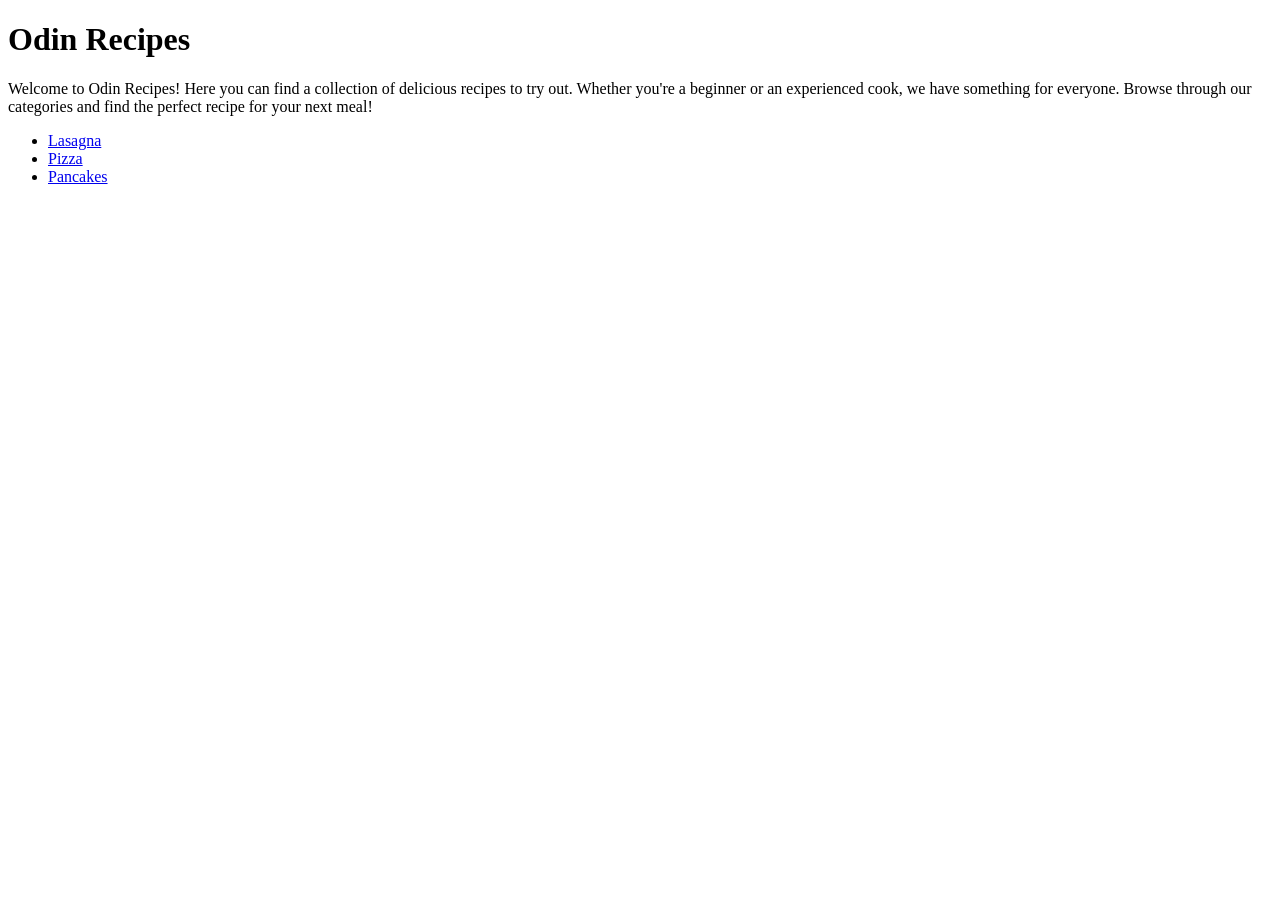
==== index.html @ 6a3c41fb "Add homepage content and recipe navigation links" ====
<!doctype html>
<html lang="en">
  <head>
    <meta charset="UTF-8" />
    <meta name="viewport" content="width=device-width, initial-scale=1.0" />
    <title>Odin Recipes</title>
  </head>
  <body>
    <h1>Odin Recipes</h1>
    <p>
      Welcome to Odin Recipes! Here you can find a collection of delicious
      recipes to try out. Whether you're a beginner or an experienced cook, we
      have something for everyone. Browse through our categories and find the
      perfect recipe for your next meal!
    </p>
    <ul>
      <li><a href="recipes/lasagna.html">Lasagna</a></li>
      <li><a href="recipes/pizza.html">Pizza</a></li>
      <li><a href="recipes/pancakes.html">Pancakes</a></li>
    </ul>
  </body>
</html>
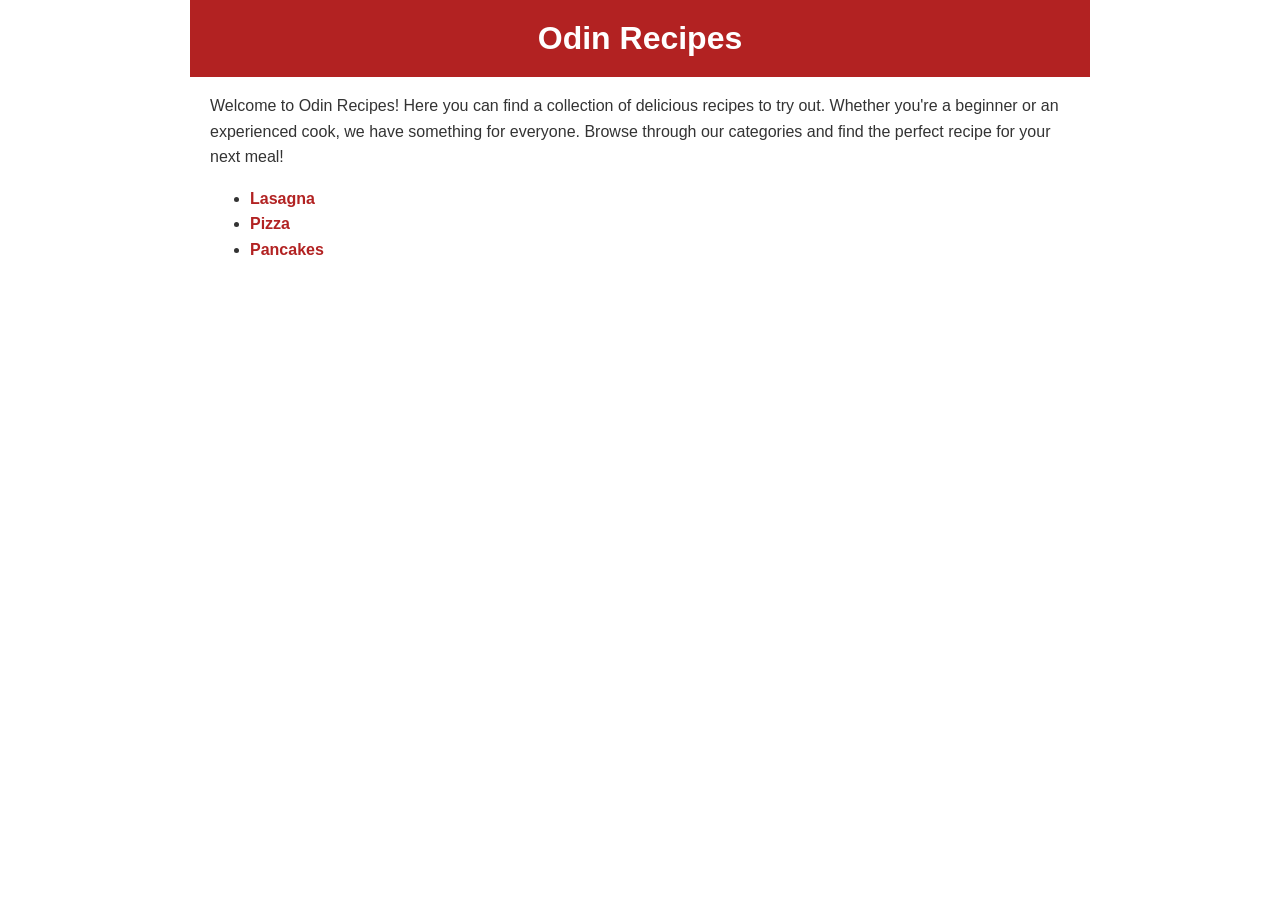
==== commit 37294ea3: "Link stylesheet to all pages" ====
--- a/index.html
+++ b/index.html
@@ -4,6 +4,7 @@
     <meta charset="UTF-8" />
     <meta name="viewport" content="width=device-width, initial-scale=1.0" />
     <title>Odin Recipes</title>
+    <link rel="stylesheet" href="style.css" />
   </head>
   <body>
     <h1>Odin Recipes</h1>
--- a/style.css
+++ b/style.css
@@ -0,0 +1,60 @@
+body {
+  font-family: Arial, sans-serif;
+  background-color: #f8f4ef;
+  color: #333;
+  margin: 0;
+  padding: 0;
+}
+
+h1 {
+  background-color: #b22222;
+  color: white;
+  text-align: center;
+  padding: 20px;
+  margin: 0;
+}
+
+h2 {
+  color: #b22222;
+  margin-top: 30px;
+}
+
+h3 {
+  color: #444;
+}
+
+p,
+ul,
+ol {
+  margin-left: 20px;
+  margin-right: 20px;
+  line-height: 1.6;
+}
+
+ul,
+ol {
+  padding-left: 40px;
+}
+
+img {
+  display: block;
+  margin: 20px auto;
+  border-radius: 10px;
+}
+
+a {
+  color: #b22222;
+  text-decoration: none;
+  font-weight: bold;
+}
+
+a:hover {
+  text-decoration: underline;
+}
+
+body {
+  max-width: 900px;
+  margin: auto;
+  background-color: white;
+  padding-bottom: 40px;
+}
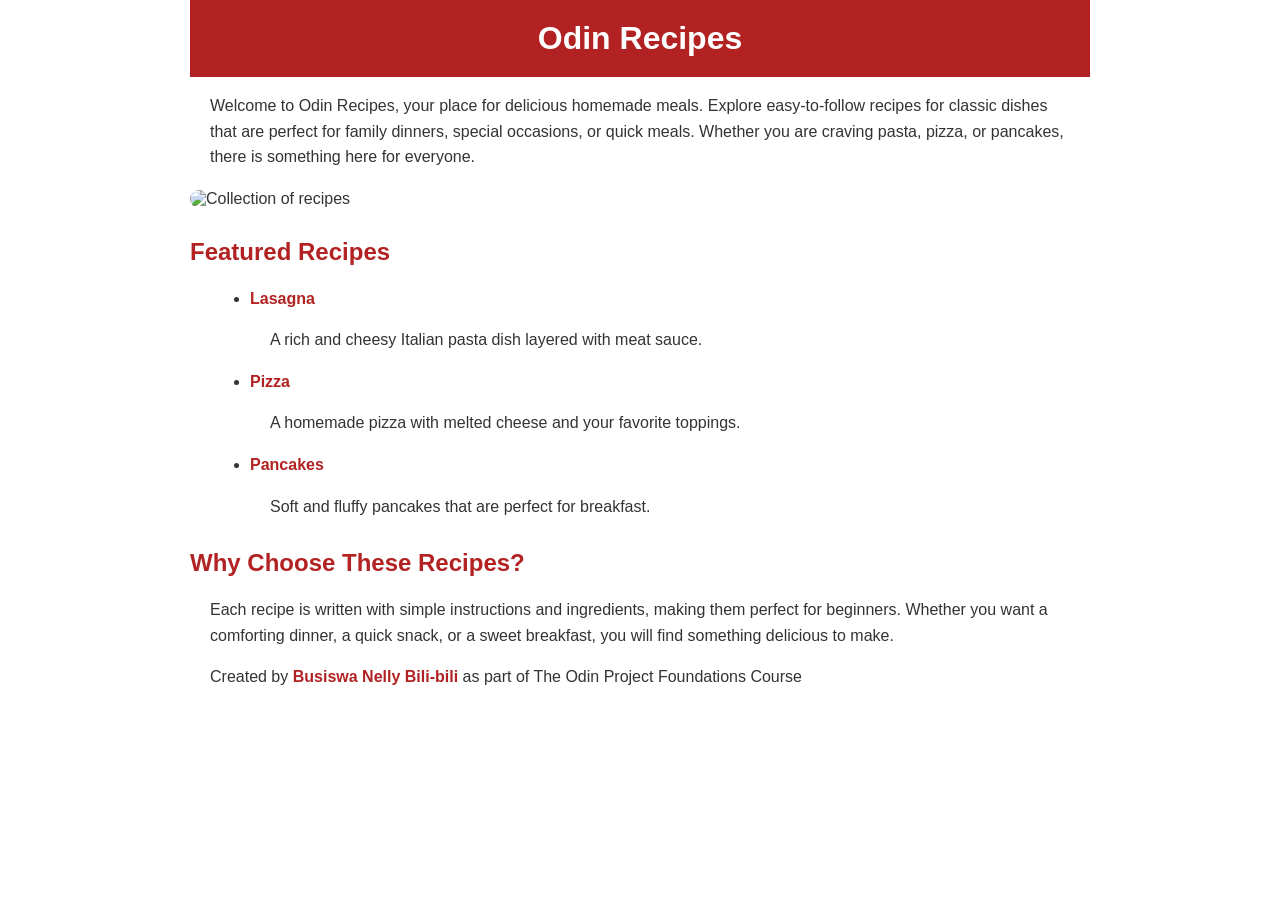
==== commit 754b230b: "Redesign index page with hero section, featured recipe cards, and footer" ====
--- a/index.html
+++ b/index.html
@@ -7,17 +7,62 @@
     <link rel="stylesheet" href="style.css" />
   </head>
   <body>
-    <h1>Odin Recipes</h1>
-    <p>
-      Welcome to Odin Recipes! Here you can find a collection of delicious
-      recipes to try out. Whether you're a beginner or an experienced cook, we
-      have something for everyone. Browse through our categories and find the
-      perfect recipe for your next meal!
-    </p>
-    <ul>
-      <li><a href="recipes/lasagna.html">Lasagna</a></li>
-      <li><a href="recipes/pizza.html">Pizza</a></li>
-      <li><a href="recipes/pancakes.html">Pancakes</a></li>
-    </ul>
+    <header>
+      <h1>Odin Recipes</h1>
+      <p>
+        Welcome to Odin Recipes, your place for delicious homemade meals.
+        Explore easy-to-follow recipes for classic dishes that are perfect for
+        family dinners, special occasions, or quick meals. Whether you are
+        craving pasta, pizza, or pancakes, there is something here for everyone.
+      </p>
+    </header>
+
+    <div class="container">
+      <img
+        src="images/recipes.jpg"
+        alt="Collection of recipes"
+        class="hero-image"
+      />
+
+      <h2 class="section-title">Featured Recipes</h2>
+
+      <ul class="recipe-list">
+        <li class="recipe-card">
+          <a href="recipes/lasagna.html">Lasagna</a>
+          <p>A rich and cheesy Italian pasta dish layered with meat sauce.</p>
+        </li>
+
+        <li class="recipe-card">
+          <a href="recipes/pizza.html">Pizza</a>
+          <p>A homemade pizza with melted cheese and your favorite toppings.</p>
+        </li>
+
+        <li class="recipe-card">
+          <a href="recipes/pancakes.html">Pancakes</a>
+          <p>Soft and fluffy pancakes that are perfect for breakfast.</p>
+        </li>
+      </ul>
+
+      <h2 class="section-title">Why Choose These Recipes?</h2>
+      <p>
+        Each recipe is written with simple instructions and ingredients, making
+        them perfect for beginners. Whether you want a comforting dinner, a
+        quick snack, or a sweet breakfast, you will find something delicious to
+        make.
+      </p>
+    </div>
+    <footer>
+      <p>
+        Created by
+        <a
+          href="https://www.facebook.com/busiswa.bilibili.3/"
+          target="_blank"
+          rel="noopener noreferrer"
+        >
+          Busiswa Nelly Bili-bili
+        </a>
+        as part of The Odin Project Foundations Course
+      </p>
+    </footer>
   </body>
 </html>
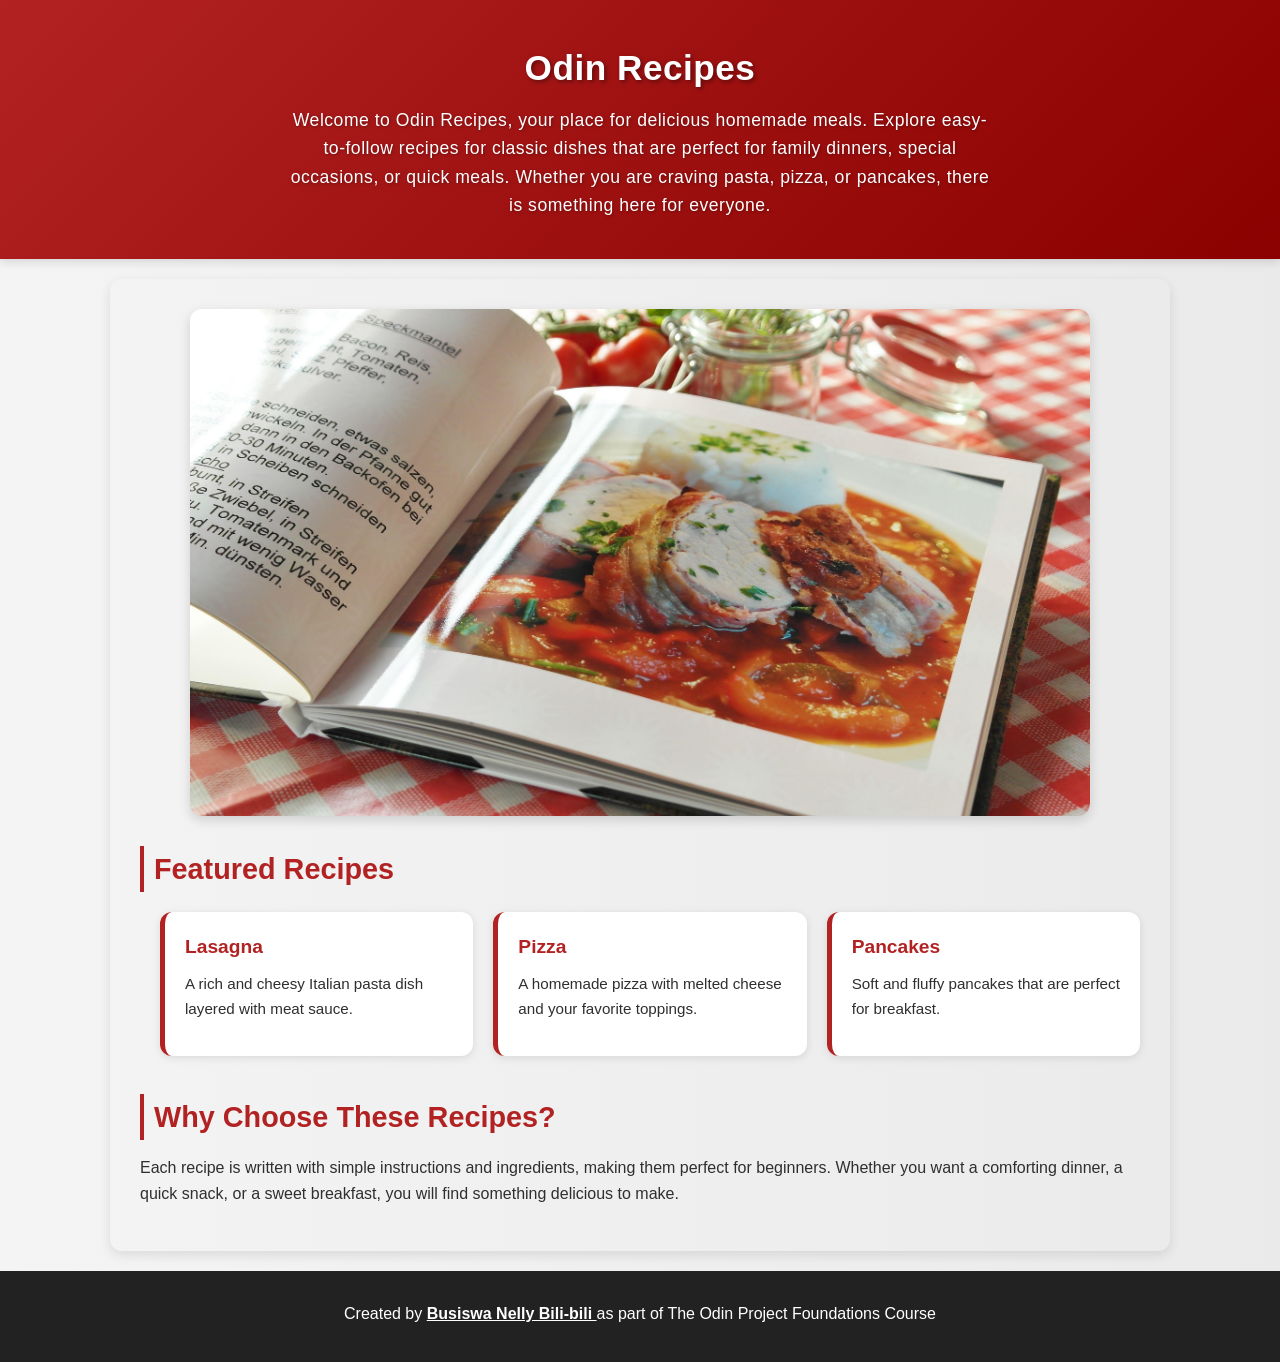
==== commit 64710e85: "Standardize recipe pages with shared layout, styling, and improved design consistency with homepage" ====
--- a/index.html
+++ b/index.html
@@ -18,38 +18,42 @@
     </header>
 
     <div class="container">
-      <img
-        src="images/recipes.jpg"
-        alt="Collection of recipes"
-        class="hero-image"
-      />
+      <div class="recipe-page">
+        <img
+          src="images/recipes.jpg"
+          alt="Collection of recipes"
+          class="hero-image"
+        />
 
-      <h2 class="section-title">Featured Recipes</h2>
+        <h2 class="section-title">Featured Recipes</h2>
 
-      <ul class="recipe-list">
-        <li class="recipe-card">
-          <a href="recipes/lasagna.html">Lasagna</a>
-          <p>A rich and cheesy Italian pasta dish layered with meat sauce.</p>
-        </li>
+        <ul class="recipe-list">
+          <li class="recipe-card">
+            <a href="recipes/lasagna.html">Lasagna</a>
+            <p>A rich and cheesy Italian pasta dish layered with meat sauce.</p>
+          </li>
 
-        <li class="recipe-card">
-          <a href="recipes/pizza.html">Pizza</a>
-          <p>A homemade pizza with melted cheese and your favorite toppings.</p>
-        </li>
+          <li class="recipe-card">
+            <a href="recipes/pizza.html">Pizza</a>
+            <p>
+              A homemade pizza with melted cheese and your favorite toppings.
+            </p>
+          </li>
 
-        <li class="recipe-card">
-          <a href="recipes/pancakes.html">Pancakes</a>
-          <p>Soft and fluffy pancakes that are perfect for breakfast.</p>
-        </li>
-      </ul>
+          <li class="recipe-card">
+            <a href="recipes/pancakes.html">Pancakes</a>
+            <p>Soft and fluffy pancakes that are perfect for breakfast.</p>
+          </li>
+        </ul>
 
-      <h2 class="section-title">Why Choose These Recipes?</h2>
-      <p>
-        Each recipe is written with simple instructions and ingredients, making
-        them perfect for beginners. Whether you want a comforting dinner, a
-        quick snack, or a sweet breakfast, you will find something delicious to
-        make.
-      </p>
+        <h2 class="section-title">Why Choose These Recipes?</h2>
+        <p>
+          Each recipe is written with simple instructions and ingredients,
+          making them perfect for beginners. Whether you want a comforting
+          dinner, a quick snack, or a sweet breakfast, you will find something
+          delicious to make.
+        </p>
+      </div>
     </div>
     <footer>
       <p>
--- a/style.css
+++ b/style.css
@@ -1,60 +1,214 @@
-body {
-  font-family: Arial, sans-serif;
-  background-color: #f8f4ef;
-  color: #333;
+* {
   margin: 0;
   padding: 0;
-}
-
-h1 {
-  background-color: #b22222;
-  color: white;
+  box-sizing: border-box;
+}
+
+html {
+  scroll-behavior: smooth;
+}
+
+body {
+  font-family: "Trebuchet MS", "Arial", sans-serif;
+  background: linear-gradient(to right, #f4f4f4, #eaeaea);
+  color: #2f2f2f;
+  line-height: 1.6;
+  min-height: 100vh;
+}
+
+.container {
+  max-width: 1100px;
+  margin: 0 auto;
+  padding: 20px;
+}
+
+header {
+  background: linear-gradient(135deg, #b22222, #8b0000);
+  color: white;
+  text-align: center;
+  padding: 40px 20px;
+  letter-spacing: 0.5px;
+  box-shadow: 0 2px 10px rgba(0, 0, 0, 0.15);
+}
+
+header h1 {
+  font-size: 2.2rem;
+  margin-bottom: 10px;
+  text-shadow: 2px 2px 4px rgba(0, 0, 0, 0.4);
+}
+
+header p {
+  font-size: 1.1rem;
+  max-width: 700px;
+  margin: 0 auto;
+  text-shadow: 1px 1px 3px rgba(0, 0, 0, 0.3);
+}
+
+.hero-image {
+  width: 100%;
+  max-width: 900px;
+  display: block;
+  margin: 0px auto;
+  border-radius: 12px;
+  box-shadow: 0 4px 12px rgba(0, 0, 0, 0.15);
+}
+
+.section-title {
+  color: #b22222;
+  margin: 30px 0 15px;
+  font-size: 1.8rem;
+}
+
+.recipe-list {
+  display: grid;
+  grid-template-columns: repeat(auto-fit, minmax(220px, 1fr));
+  gap: 20px;
+  list-style: none;
+  margin-top: 20px;
+}
+
+.recipe-card {
+  background-color: white;
+  padding: 20px;
+  border-radius: 12px;
+  border-left: 5px solid #b22222;
+  box-shadow: 0 2px 8px rgba(0, 0, 0, 0.1);
+  transition: all 0.3s ease;
+  cursor: pointer;
+}
+
+.recipe-card:hover {
+  transform: translateY(-8px);
+  box-shadow: 0 6px 16px rgba(0, 0, 0, 0.15);
+}
+
+.recipe-card a {
+  display: inline-block;
+  text-decoration: none;
+  color: #b22222;
+  font-size: 1.2rem;
+  font-weight: bold;
+  transition: color 0.3s ease;
+}
+
+.recipe-card a:hover {
+  color: #8b0000;
+}
+
+.recipe-card p {
+  margin-top: 10px;
+  font-size: 0.95rem;
+}
+
+.recipe-page {
+  padding: 30px;
+  border-radius: 12px;
+  box-shadow: 0 4px 12px rgba(0, 0, 0, 0.1);
+}
+
+img {
+  width: 100%;
+  max-width: 500px;
+  display: block;
+  margin: 0px auto;
+  border-radius: 12px;
+  box-shadow: 0 4px 12px rgba(0, 0, 0, 0.15);
+}
+
+h2 {
+  color: #b22222;
+  margin-top: 25px;
+  border-left: 4px solid #b22222;
+  padding-left: 10px;
+}
+
+h3 {
+  margin-top: 20px;
+  margin-bottom: 10px;
+  color: #444;
+}
+
+p {
+  margin-top: 10px;
+  margin-bottom: 15px;
+}
+
+ul,
+ol {
+  padding-left: 20px;
+  margin-top: 10px;
+  margin-bottom: 20px;
+}
+
+li {
+  margin-bottom: 8px;
+}
+
+.home-link {
+  display: inline-block;
+  text-decoration: none;
+  color: white;
+  background-color: rgba(255, 255, 255, 0.15);
+  padding: 8px 14px;
+  border-radius: 8px;
+  transition: all 0.3s ease;
+  font-weight: bold;
+  text-align: left;
+}
+
+.home-link:hover {
+  background-color: white;
+  color: #b22222;
+}
+
+footer {
   text-align: center;
   padding: 20px;
-  margin: 0;
-}
-
-h2 {
-  color: #b22222;
-  margin-top: 30px;
-}
-
-h3 {
-  color: #444;
-}
-
-p,
-ul,
-ol {
-  margin-left: 20px;
-  margin-right: 20px;
-  line-height: 1.6;
-}
-
-ul,
-ol {
-  padding-left: 40px;
-}
-
-img {
-  display: block;
-  margin: 20px auto;
-  border-radius: 10px;
-}
-
-a {
-  color: #b22222;
-  text-decoration: none;
+  background-color: #222;
+  color: white;
+}
+
+footer a {
+  color: white;
+  text-decoration: underline;
   font-weight: bold;
 }
 
-a:hover {
-  text-decoration: underline;
-}
-
-body {
-  max-width: 900px;
-  margin: auto;
-  background-color: white;
-  padding-bottom: 40px;
-}
+footer a:hover {
+  color: #f4c2c2;
+}
+
+@media (max-width: 768px) {
+  header {
+    padding: 30px 15px;
+  }
+
+  header h1 {
+    font-size: 2rem;
+  }
+
+  header p {
+    font-size: 1rem;
+  }
+
+  .recipe-list {
+    grid-template-columns: 1fr;
+  }
+
+  .container {
+    padding: 15px;
+  }
+
+  .recipe-card {
+    padding: 15px;
+  }
+
+  .section-title {
+    color: #b22222;
+    margin: 40px 0 20px;
+    font-size: 2rem;
+    border-bottom: 2px solid #b22222;
+    display: inline-block;
+    padding-bottom: 5px;
+  }
+}
